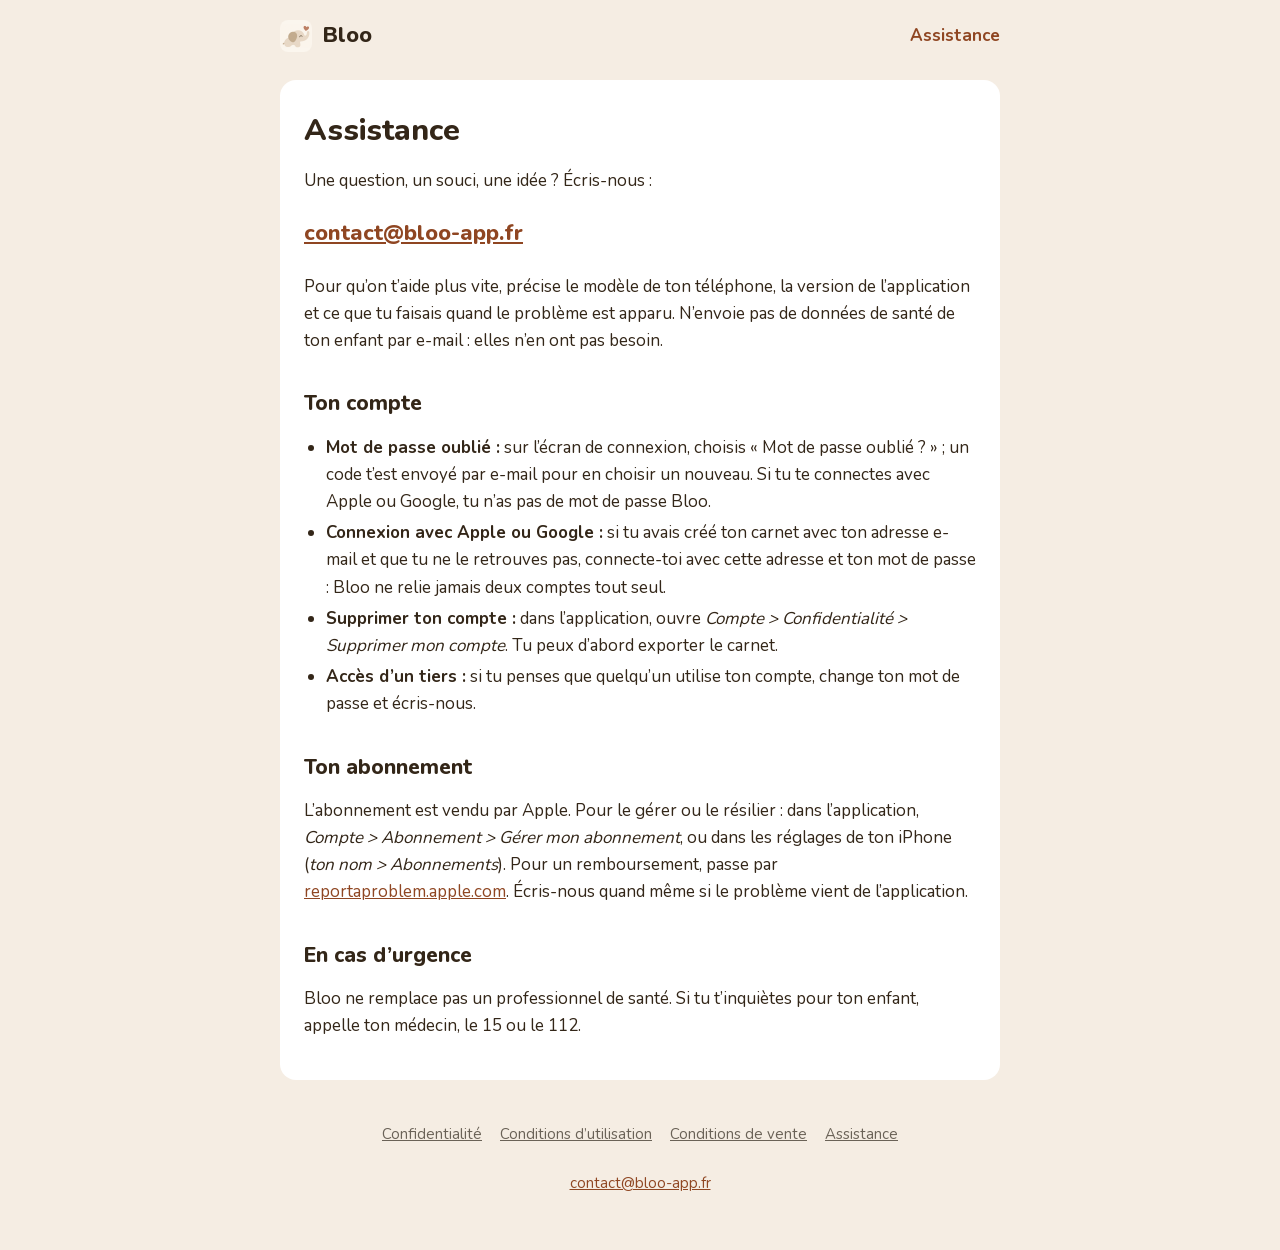
==== assistance/index.html @ 546bbcdc "Site régénéré depuis b61805d52cd14c21e95bcbd4407bd3e34fe9d1eb louisleclerc0108-hub/bloo@b61805d52cd1" ====
<!doctype html>
<html lang="fr">
<head>
<meta charset="utf-8">
<meta name="viewport" content="width=device-width, initial-scale=1">
<title>Assistance — Bloo</title>
<meta name="description" content="Une question sur Bloo ? Écris à contact@bloo-app.fr.">
<link rel="icon" type="image/png" href="/img/icone.png">
<link rel="apple-touch-icon" href="/img/icone.png">
<link rel="stylesheet" href="/style.css">
</head>
<body class="">
<header class="top">
  <a class="brand" href="/"><img src="/img/icone.png" alt="" width="32" height="32"> Bloo</a>
  <a class="top-link" href="/assistance/">Assistance</a>
</header>
<main>
<article class="legal">
<h1>Assistance</h1>

<p>Une question, un souci, une idée ? Écris-nous :</p>
<p class="contact"><a href="mailto:contact@bloo-app.fr">contact@bloo-app.fr</a></p>
<p>Pour qu’on t’aide plus vite, précise le modèle de ton téléphone, la version de l’application et ce que tu faisais quand le problème est apparu. N’envoie pas de données de santé de ton enfant par e-mail : elles n’en ont pas besoin.</p>

<h2>Ton compte</h2>
<ul>
  <li><strong>Mot de passe oublié :</strong> sur l’écran de connexion, choisis « Mot de passe oublié ? » ; un code t’est envoyé par e-mail pour en choisir un nouveau. Si tu te connectes avec Apple ou Google, tu n’as pas de mot de passe Bloo.</li>
  <li><strong>Connexion avec Apple ou Google :</strong> si tu avais créé ton carnet avec ton adresse e-mail et que tu ne le retrouves pas, connecte-toi avec cette adresse et ton mot de passe : Bloo ne relie jamais deux comptes tout seul.</li>
  <li><strong>Supprimer ton compte :</strong> dans l’application, ouvre <em>Compte &gt; Confidentialité &gt; Supprimer mon compte</em>. Tu peux d’abord exporter le carnet.</li>
  <li><strong>Accès d’un tiers :</strong> si tu penses que quelqu’un utilise ton compte, change ton mot de passe et écris-nous.</li>
</ul>

<h2>Ton abonnement</h2>
<p>L’abonnement est vendu par Apple. Pour le gérer ou le résilier : dans l’application, <em>Compte &gt; Abonnement &gt; Gérer mon abonnement</em>, ou dans les réglages de ton iPhone (<em>ton nom &gt; Abonnements</em>). Pour un remboursement, passe par <a href="https://reportaproblem.apple.com">reportaproblem.apple.com</a>. Écris-nous quand même si le problème vient de l’application.</p>

<h2>En cas d’urgence</h2>
<p>Bloo ne remplace pas un professionnel de santé. Si tu t’inquiètes pour ton enfant, appelle ton médecin, le 15 ou le 112.</p>
</article>

</main>
<footer>
  <nav aria-label="Informations légales">
    <a href="/confidentialite/">Confidentialité</a>
    <a href="/cgu/">Conditions d’utilisation</a>
    <a href="/cgv/">Conditions de vente</a>
    <a href="/assistance/">Assistance</a>
  </nav>
  <p><a href="mailto:contact@bloo-app.fr">contact@bloo-app.fr</a></p>
</footer>
</body>
</html>
---- style.css ----
/* Couleurs reprises de lib/theme/bloo_colors.dart (BlooColors.day / .night). */

@font-face { font-family: Nunito; font-weight: 400; font-display: swap; src: url(/fonts/Nunito-Regular.ttf) format("truetype"); }
@font-face { font-family: Nunito; font-weight: 700; font-display: swap; src: url(/fonts/Nunito-Bold.ttf) format("truetype"); }
@font-face { font-family: Nunito; font-weight: 800; font-display: swap; src: url(/fonts/Nunito-ExtraBold.ttf) format("truetype"); }

:root {
  --page: #F5EDE3;
  --surface: #FFFFFF;
  --surface-alt: #FBF8F3;
  --ink: #332618;
  --ink-muted: #6A6257;
  --accent: #8F4622;
  --line: #E5DCCF;
  --callout: #F5E6CC;
  --callout-ink: #6E4513;
  color-scheme: light dark;
}

@media (prefers-color-scheme: dark) {
  :root {
    --page: #1E2635;
    --surface: #283244;
    --surface-alt: #232C3C;
    --ink: #F2F0EC;
    --ink-muted: #B9B4AB;
    --accent: #E9A27C;
    --line: #3A4558;
    --callout: #3D3424;
    --callout-ink: #F0D7A8;
  }
}

* { box-sizing: border-box; }

body {
  margin: 0;
  background: var(--page);
  color: var(--ink);
  font: 400 17px/1.6 Nunito, system-ui, -apple-system, sans-serif;
  -webkit-text-size-adjust: 100%;
}

a { color: var(--accent); }
a:focus-visible { outline: 2px solid var(--accent); outline-offset: 3px; border-radius: 4px; }

.top, main, footer { max-width: 760px; margin: 0 auto; padding: 0 20px; }

.top {
  display: flex; align-items: center; justify-content: space-between;
  min-height: 72px;
}
.brand {
  display: inline-flex; align-items: center; gap: 10px;
  color: var(--ink); text-decoration: none;
  font-weight: 800; font-size: 22px;
}
.brand img { border-radius: 8px; }
.top-link { font-weight: 700; text-decoration: none; padding: 12px 0; }

h1, h2, h3 { line-height: 1.25; font-weight: 800; }
h1 { font-size: 30px; margin: 24px 0 12px; }
h2 { font-size: 21px; margin: 36px 0 8px; }
h3 { font-size: 18px; margin: 24px 0 6px; }

/* Accueil */
.hero { text-align: center; padding: 16px 0 8px; }
.mascot { width: 180px; height: auto; border-radius: 28px; }
.lead { font-size: 19px; color: var(--ink-muted); max-width: 560px; margin: 0 auto; }
.badge {
  display: inline-block; margin-top: 12px; padding: 12px 22px;
  border-radius: 999px; background: var(--ink); color: var(--page);
  font-weight: 700;
}
.features { display: grid; gap: 14px; margin: 36px 0 24px; }
@media (min-width: 640px) { .features { grid-template-columns: repeat(3, 1fr); } }
.card { background: var(--surface); border-radius: 16px; padding: 18px 20px; }
.card h2 { margin: 0 0 4px; font-size: 18px; }
.card p { margin: 0; color: var(--ink-muted); }
.note { font-size: 15px; color: var(--ink-muted); text-align: center; }

/* Textes légaux et assistance */
.legal { background: var(--surface); border-radius: 16px; padding: 8px 24px 24px; margin: 8px 0 24px; }
@media (max-width: 480px) { .legal { padding: 4px 16px 16px; } }
.legal blockquote {
  margin: 16px 0; padding: 12px 16px; border-radius: 12px;
  background: var(--callout); color: var(--callout-ink);
}
.legal blockquote p { margin: 0; }
.legal ul { padding-left: 22px; }
.legal li { margin: 4px 0; }
.legal li:has(> input[type="checkbox"]) { list-style: none; margin-left: -22px; }
.legal table { width: 100%; border-collapse: collapse; margin: 12px 0; font-size: 15px; display: block; overflow-x: auto; }
.legal th, .legal td { text-align: left; vertical-align: top; padding: 8px 10px; border-bottom: 1px solid var(--line); }
.legal th { background: var(--surface-alt); }
.legal hr { border: 0; border-top: 1px solid var(--line); margin: 24px 0; }
.contact { font-size: 22px; font-weight: 800; }

footer { padding-top: 8px; padding-bottom: 40px; font-size: 15px; color: var(--ink-muted); text-align: center; }
footer nav { display: flex; flex-wrap: wrap; justify-content: center; gap: 4px 18px; }
footer nav a { display: inline-block; padding: 10px 0; color: var(--ink-muted); }
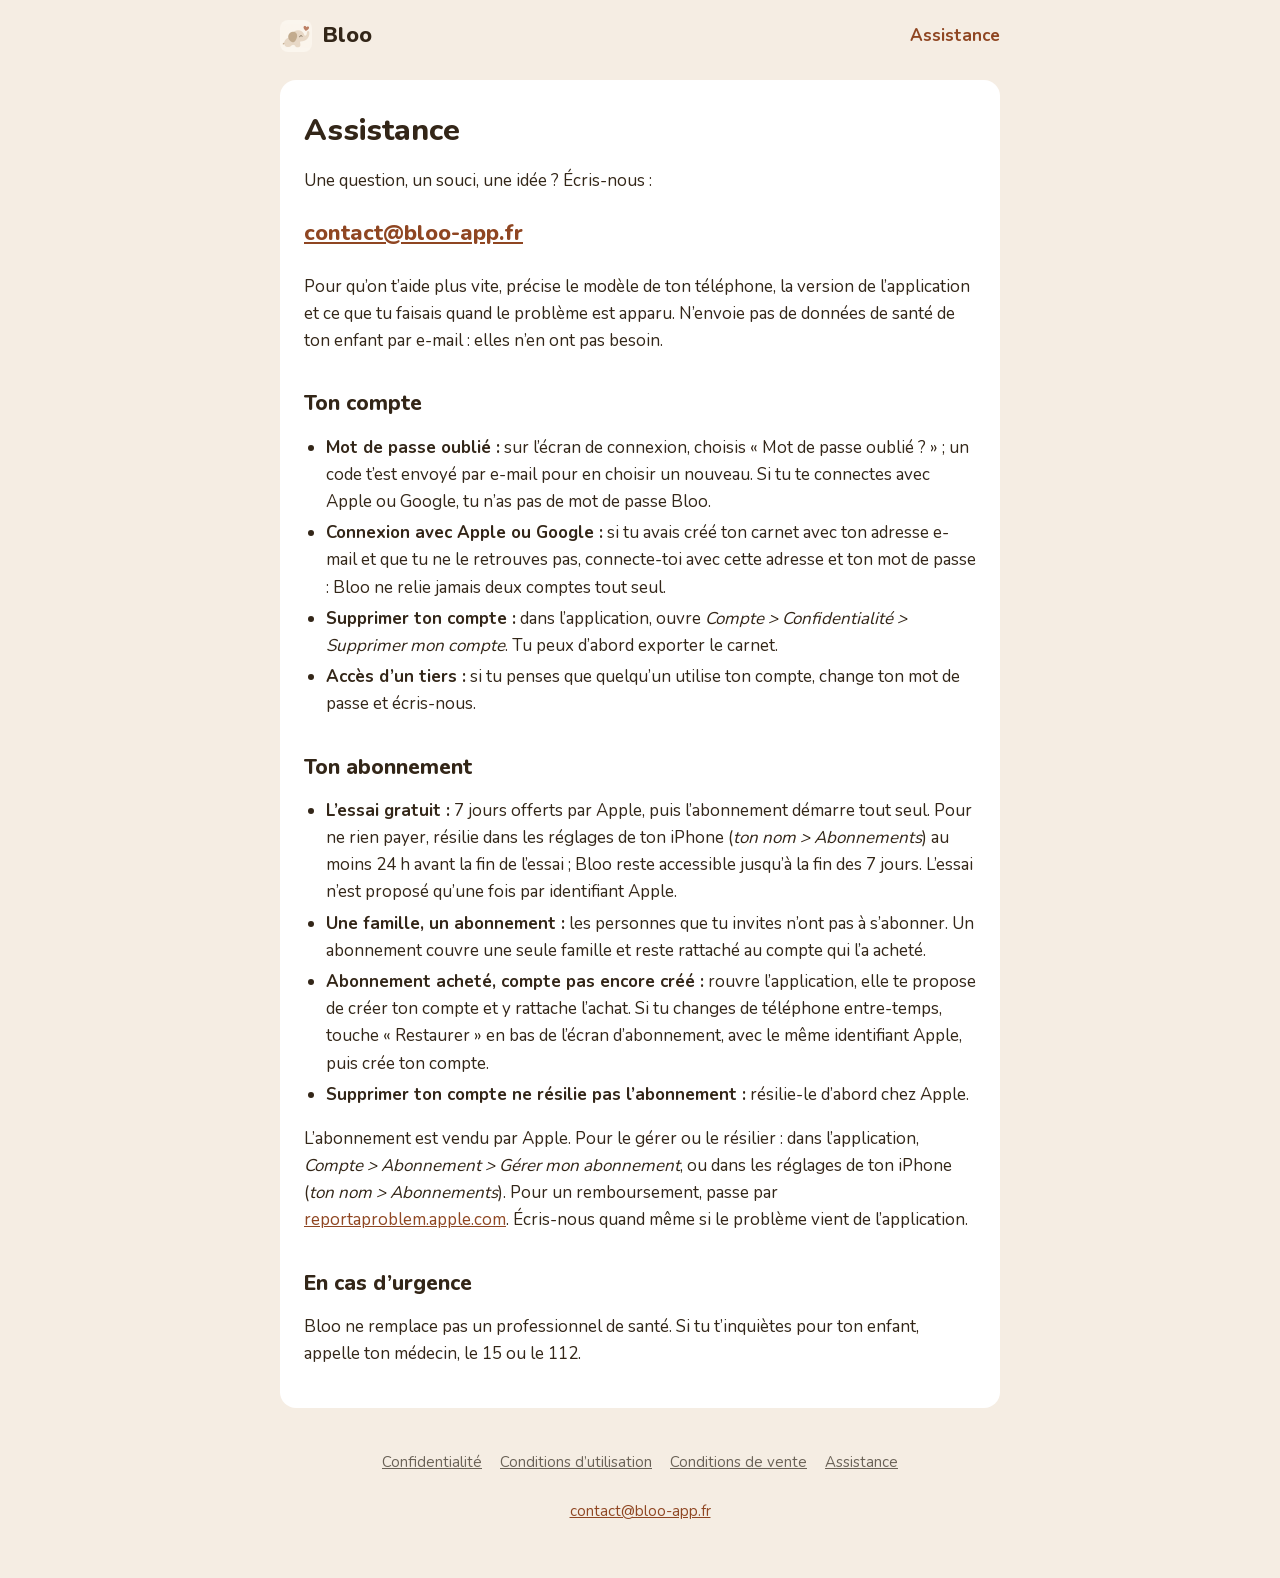
==== commit 137cd8ac: "Site régénéré depuis c00851fa2ab91ff968586b5a0da62f5aacfb15e6 louisleclerc0108-hub/bloo@c00851fa2ab9" ====
--- a/assistance/index.html
+++ b/assistance/index.html
@@ -3,7 +3,7 @@
 <head>
 <meta charset="utf-8">
 <meta name="viewport" content="width=device-width, initial-scale=1">
-<title>Assistance — Bloo</title>
+<title>Assistance Bloo</title>
 <meta name="description" content="Une question sur Bloo ? Écris à contact@bloo-app.fr.">
 <link rel="icon" type="image/png" href="/img/icone.png">
 <link rel="apple-touch-icon" href="/img/icone.png">
@@ -31,6 +31,12 @@
 </ul>
 
 <h2>Ton abonnement</h2>
+<ul>
+  <li><strong>L’essai gratuit :</strong> 7 jours offerts par Apple, puis l’abonnement démarre tout seul. Pour ne rien payer, résilie dans les réglages de ton iPhone (<em>ton nom &gt; Abonnements</em>) au moins 24 h avant la fin de l’essai ; Bloo reste accessible jusqu’à la fin des 7 jours. L’essai n’est proposé qu’une fois par identifiant Apple.</li>
+  <li><strong>Une famille, un abonnement :</strong> les personnes que tu invites n’ont pas à s’abonner. Un abonnement couvre une seule famille et reste rattaché au compte qui l’a acheté.</li>
+  <li><strong>Abonnement acheté, compte pas encore créé :</strong> rouvre l’application, elle te propose de créer ton compte et y rattache l’achat. Si tu changes de téléphone entre-temps, touche « Restaurer » en bas de l’écran d’abonnement, avec le même identifiant Apple, puis crée ton compte.</li>
+  <li><strong>Supprimer ton compte ne résilie pas l’abonnement :</strong> résilie-le d’abord chez Apple.</li>
+</ul>
 <p>L’abonnement est vendu par Apple. Pour le gérer ou le résilier : dans l’application, <em>Compte &gt; Abonnement &gt; Gérer mon abonnement</em>, ou dans les réglages de ton iPhone (<em>ton nom &gt; Abonnements</em>). Pour un remboursement, passe par <a href="https://reportaproblem.apple.com">reportaproblem.apple.com</a>. Écris-nous quand même si le problème vient de l’application.</p>
 
 <h2>En cas d’urgence</h2>
